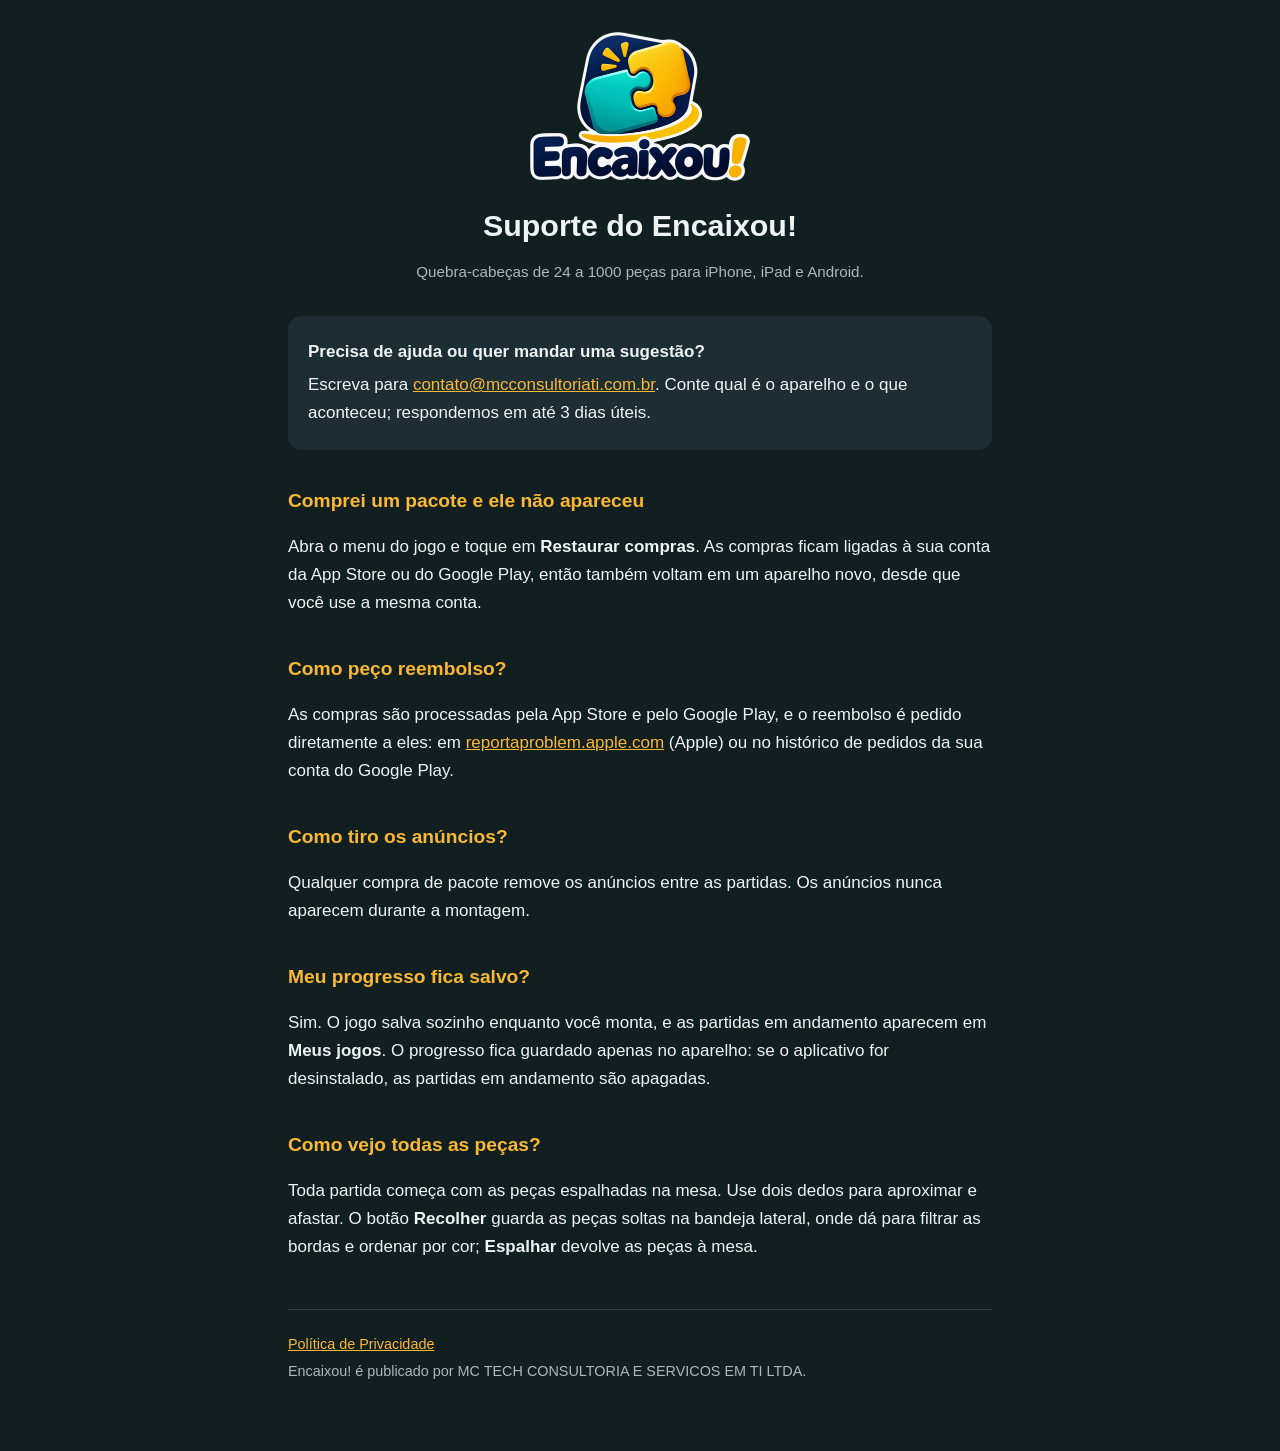
==== index.html @ 1e6e1ea4 "Páginas de suporte e política de privacidade do Encaixou! Co-Authored-By: Claude Fable 5.2 <noreply@" ====
<!doctype html>
<html lang="pt-BR">
<head>
<meta charset="utf-8">
<meta name="viewport" content="width=device-width, initial-scale=1">
<title>Encaixou! — Suporte</title>
<meta name="description" content="Suporte e contato do jogo de quebra-cabeça Encaixou!, para iPhone, iPad e Android.">
<link rel="icon" href="icone.png">
<link rel="stylesheet" href="estilo.css">
</head>
<body>
<main>
<header>
<img src="logo.png" alt="Encaixou!">
<h1>Suporte do Encaixou!</h1>
<p class="suave">Quebra-cabeças de 24 a 1000 peças para iPhone, iPad e Android.</p>
</header>

<div class="cartao">
<p><strong>Precisa de ajuda ou quer mandar uma sugestão?</strong></p>
<p>Escreva para <a href="mailto:contato@mcconsultoriati.com.br">contato@mcconsultoriati.com.br</a>. Conte qual é o aparelho e o que aconteceu; respondemos em até 3 dias úteis.</p>
</div>

<h2>Comprei um pacote e ele não apareceu</h2>
<p>Abra o menu do jogo e toque em <strong>Restaurar compras</strong>. As compras ficam ligadas à sua conta da App Store ou do Google Play, então também voltam em um aparelho novo, desde que você use a mesma conta.</p>

<h2>Como peço reembolso?</h2>
<p>As compras são processadas pela App Store e pelo Google Play, e o reembolso é pedido diretamente a eles: em <a href="https://reportaproblem.apple.com">reportaproblem.apple.com</a> (Apple) ou no histórico de pedidos da sua conta do Google Play.</p>

<h2>Como tiro os anúncios?</h2>
<p>Qualquer compra de pacote remove os anúncios entre as partidas. Os anúncios nunca aparecem durante a montagem.</p>

<h2>Meu progresso fica salvo?</h2>
<p>Sim. O jogo salva sozinho enquanto você monta, e as partidas em andamento aparecem em <strong>Meus jogos</strong>. O progresso fica guardado apenas no aparelho: se o aplicativo for desinstalado, as partidas em andamento são apagadas.</p>

<h2>Como vejo todas as peças?</h2>
<p>Toda partida começa com as peças espalhadas na mesa. Use dois dedos para aproximar e afastar. O botão <strong>Recolher</strong> guarda as peças soltas na bandeja lateral, onde dá para filtrar as bordas e ordenar por cor; <strong>Espalhar</strong> devolve as peças à mesa.</p>

<footer>
<p><a href="privacidade/">Política de Privacidade</a></p>
<p>Encaixou! é publicado por MC TECH CONSULTORIA E SERVICOS EM TI LTDA.</p>
</footer>
</main>
</body>
</html>
---- estilo.css ----
:root { --fundo: #121f21; --painel: #1c2e33; --texto: #eef3f3; --suave: #a9b9bb; --destaque: #fab833; }
* { box-sizing: border-box; }
html { -webkit-text-size-adjust: 100%; }
body { margin: 0; background: var(--fundo); color: var(--texto); font: 17px/1.65 -apple-system, BlinkMacSystemFont, "Segoe UI", Roboto, Helvetica, Arial, sans-serif; }
main { max-width: 46rem; margin: 0 auto; padding: 2rem 1rem 4rem; }
header { text-align: center; margin-bottom: 2rem; }
header img { width: 220px; max-width: 60%; height: auto; }
h1 { font-size: 1.9rem; line-height: 1.25; margin: 1rem 0 .25rem; text-wrap: balance; }
h2 { font-size: 1.2rem; margin: 2.2rem 0 .4rem; color: var(--destaque); }
p, li { color: var(--texto); }
.suave { color: var(--suave); font-size: .95rem; }
a { color: var(--destaque); }
.cartao { background: var(--painel); border-radius: 14px; padding: 1.1rem 1.25rem; margin: 1.2rem 0; }
.cartao p { margin: .3rem 0; }
footer { margin-top: 3rem; padding-top: 1.2rem; border-top: 1px solid #2c4248; }
footer p { color: var(--suave); font-size: .9rem; margin: .2rem 0; }
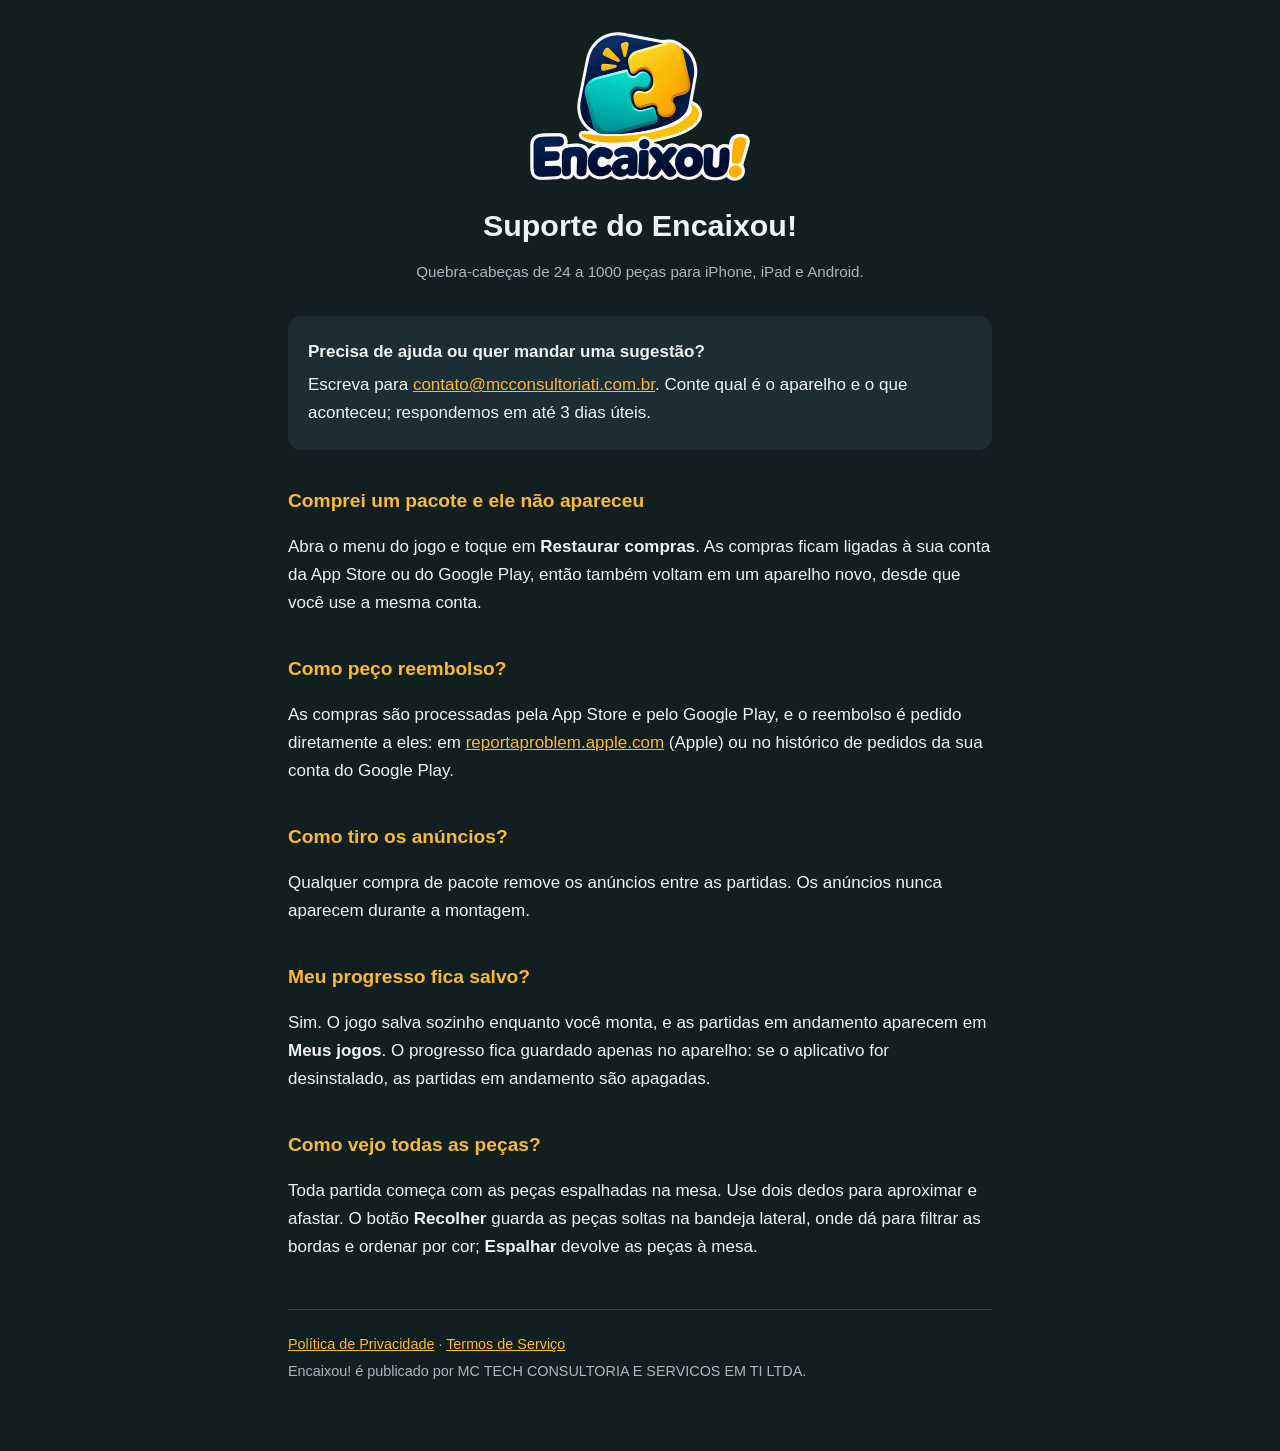
==== commit 79732a86: "Adiciona a página de Termos de Serviço Co-Authored-By: Claude Fable 5.2 <noreply@anthropic.com>" ====
--- a/index.html
+++ b/index.html
@@ -37,7 +37,7 @@
 <p>Toda partida começa com as peças espalhadas na mesa. Use dois dedos para aproximar e afastar. O botão <strong>Recolher</strong> guarda as peças soltas na bandeja lateral, onde dá para filtrar as bordas e ordenar por cor; <strong>Espalhar</strong> devolve as peças à mesa.</p>
 
 <footer>
-<p><a href="privacidade/">Política de Privacidade</a></p>
+<p><a href="privacidade/">Política de Privacidade</a> · <a href="termos/">Termos de Serviço</a></p>
 <p>Encaixou! é publicado por MC TECH CONSULTORIA E SERVICOS EM TI LTDA.</p>
 </footer>
 </main>
